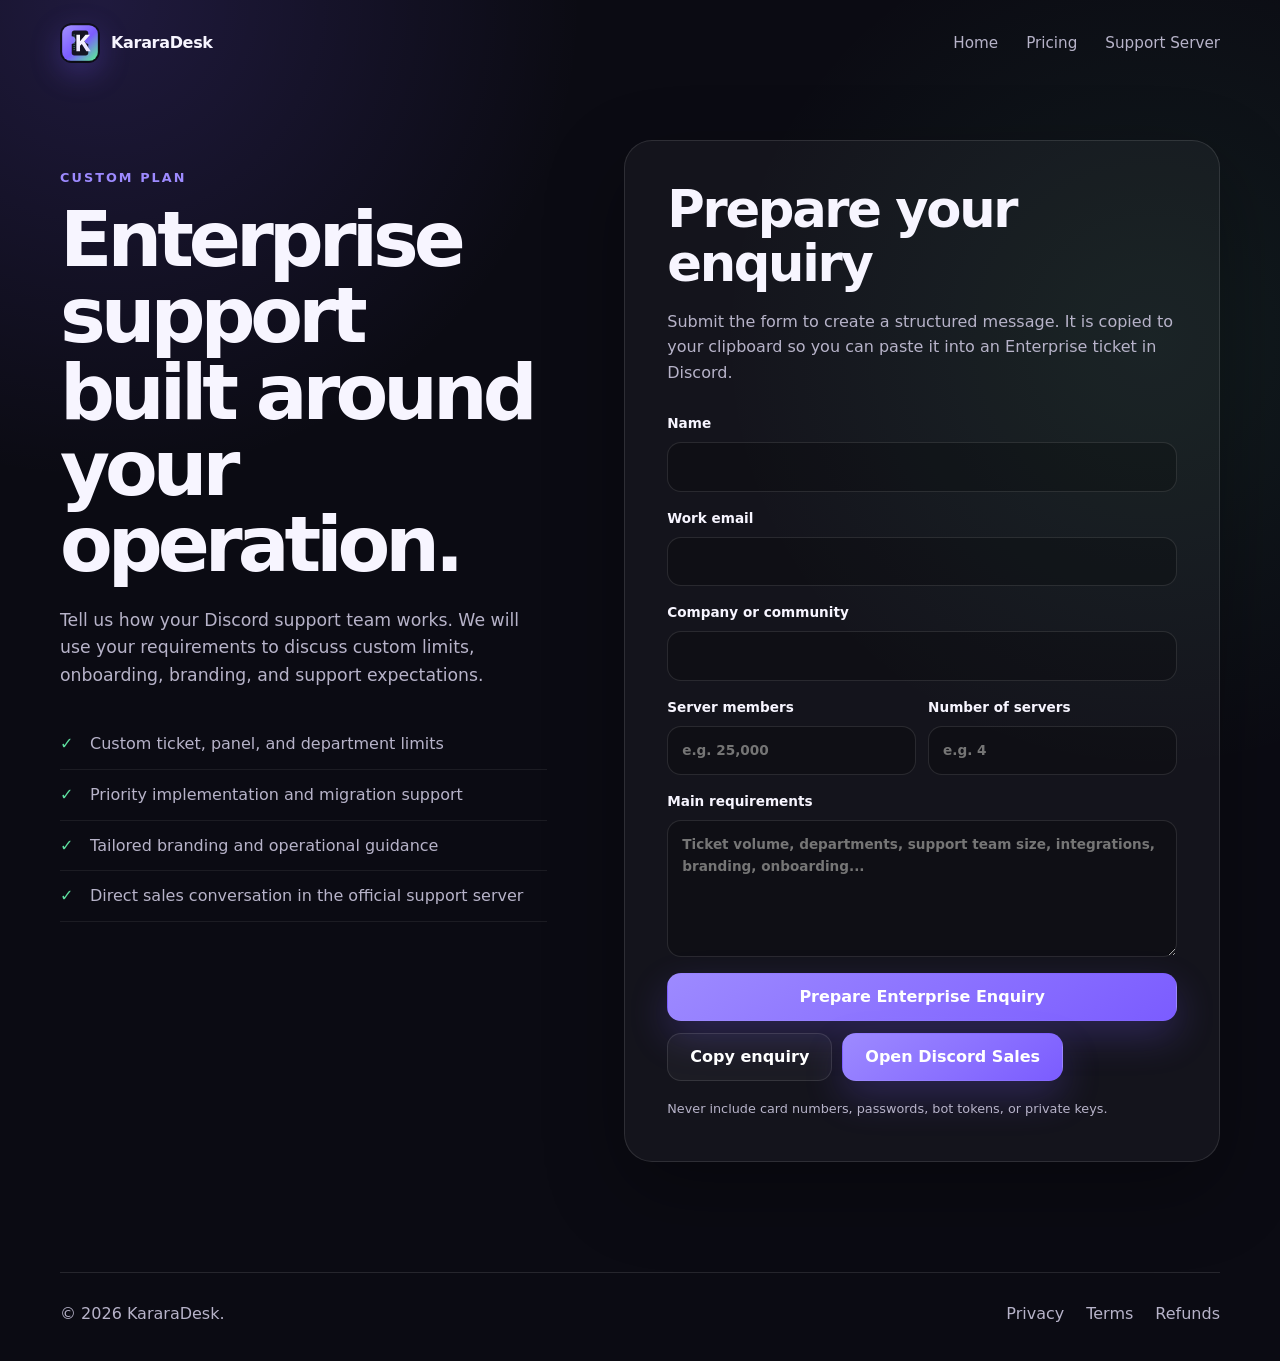
==== enterprise.html @ 92d00447 "feat: publish Discord support and Enterprise website" ====
<!doctype html>
<html lang="en">
<head>
  <meta charset="utf-8">
  <meta name="viewport" content="width=device-width, initial-scale=1">
  <meta name="description" content="Contact KararaDesk Enterprise sales for custom Discord ticket-management requirements.">
  <meta name="theme-color" content="#6d4aff">
  <title>Enterprise Sales — KararaDesk</title>
  <link rel="icon" href="assets/kararadesk-logo.svg" type="image/svg+xml">
  <link rel="stylesheet" href="styles.css">
  <script src="site-config.js"></script>
</head>
<body>
  <header class="site-header">
    <a class="brand" href="index.html"><img class="brand-logo" src="assets/kararadesk-logo.svg" alt="" width="40" height="40"><span>KararaDesk</span></a>
    <nav class="nav"><a href="index.html">Home</a><a href="index.html#pricing">Pricing</a><a class="js-support-server" href="support.html" target="_blank" rel="noreferrer">Support Server</a></nav>
  </header>

  <main class="legal-main enterprise-main">
    <div class="enterprise-layout">
      <section class="enterprise-copy">
        <p class="eyebrow">Custom plan</p>
        <h1>Enterprise support built around your operation.</h1>
        <p>Tell us how your Discord support team works. We will use your requirements to discuss custom limits, onboarding, branding, and support expectations.</p>
        <ul class="enterprise-points">
          <li>Custom ticket, panel, and department limits</li>
          <li>Priority implementation and migration support</li>
          <li>Tailored branding and operational guidance</li>
          <li>Direct sales conversation in the official support server</li>
        </ul>
      </section>

      <section class="enterprise-form-card">
        <h2>Prepare your enquiry</h2>
        <p>Submit the form to create a structured message. It is copied to your clipboard so you can paste it into an Enterprise ticket in Discord.</p>
        <form data-enterprise-form>
          <label>Name<input name="name" autocomplete="name" required></label>
          <label>Work email<input name="email" type="email" autocomplete="email" required></label>
          <label>Company or community<input name="organization" autocomplete="organization" required></label>
          <div class="form-row">
            <label>Server members<input name="members" inputmode="numeric" placeholder="e.g. 25,000"></label>
            <label>Number of servers<input name="servers" inputmode="numeric" placeholder="e.g. 4"></label>
          </div>
          <label>Main requirements<textarea name="requirements" rows="5" required placeholder="Ticket volume, departments, support team size, integrations, branding, onboarding..."></textarea></label>
          <button class="button button-full" type="submit">Prepare Enterprise Enquiry</button>
        </form>
        <textarea class="enterprise-output" data-enterprise-output hidden readonly aria-label="Prepared Enterprise enquiry"></textarea>
        <div class="enterprise-result-actions">
          <button class="button button-ghost" type="button" data-copy-enterprise hidden>Copy enquiry</button>
          <a class="button js-sales-contact" href="#" target="_blank" rel="noreferrer" data-enterprise-discord hidden>Open Discord Sales</a>
        </div>
        <p class="form-note">Never include card numbers, passwords, bot tokens, or private keys.</p>
      </section>
    </div>
  </main>

  <footer class="site-footer compact-footer">
    <p>© <span data-current-year></span> KararaDesk.</p>
    <div class="footer-links"><a href="privacy.html">Privacy</a><a href="terms.html">Terms</a><a href="refund.html">Refunds</a></div>
  </footer>
  <script src="site.js" defer></script>
</body>
</html>
---- styles.css ----
:root {
  --bg: #0b0b13;
  --surface: #141421;
  --surface-2: #1a1929;
  --text: #f7f5ff;
  --muted: #b7b3c9;
  --line: rgba(255, 255, 255, 0.11);
  --primary: #7b5cff;
  --primary-2: #9d8aff;
  --success: #5ee0a0;
  --shadow: 0 28px 80px rgba(0, 0, 0, 0.32);
  --radius: 24px;
}

* { box-sizing: border-box; }
html { scroll-behavior: smooth; }
body {
  margin: 0;
  color: var(--text);
  background:
    radial-gradient(circle at 8% 0%, rgba(123, 92, 255, 0.18), transparent 30rem),
    radial-gradient(circle at 90% 25%, rgba(94, 224, 160, 0.08), transparent 27rem),
    var(--bg);
  font-family: Inter, ui-sans-serif, system-ui, -apple-system, BlinkMacSystemFont, "Segoe UI", sans-serif;
  line-height: 1.6;
}
a { color: inherit; text-decoration: none; }
a:hover { color: #fff; }
button, a { -webkit-tap-highlight-color: transparent; }

.site-header,
.hero,
.section,
.cta-section,
.site-footer,
.legal-main {
  width: min(1160px, calc(100% - 40px));
  margin-inline: auto;
}

.site-header {
  min-height: 86px;
  display: flex;
  align-items: center;
  justify-content: space-between;
  gap: 24px;
  position: relative;
  z-index: 10;
}
.brand { display: inline-flex; align-items: center; gap: 11px; font-weight: 800; letter-spacing: -0.02em; }
.brand-mark {
  width: 36px;
  height: 36px;
  display: grid;
  place-items: center;
  border-radius: 12px;
  background: linear-gradient(145deg, var(--primary-2), var(--primary));
  box-shadow: 0 10px 30px rgba(123, 92, 255, 0.35);
}
.nav { display: flex; align-items: center; gap: 28px; color: var(--muted); font-size: 0.95rem; }

.button {
  display: inline-flex;
  align-items: center;
  justify-content: center;
  min-height: 48px;
  padding: 0 22px;
  border: 1px solid transparent;
  border-radius: 14px;
  background: linear-gradient(145deg, var(--primary-2), var(--primary));
  color: #fff;
  font: inherit;
  font-weight: 800;
  cursor: pointer;
  box-shadow: 0 16px 38px rgba(123, 92, 255, 0.24);
  transition: transform 160ms ease, border-color 160ms ease, opacity 160ms ease;
}
.button:hover { color: #fff; transform: translateY(-2px); }
.button:disabled { cursor: not-allowed; opacity: 0.58; transform: none; }
.button-small { min-height: 40px; padding-inline: 16px; border-radius: 12px; }
.button-full { width: 100%; }
.button-ghost { background: rgba(255,255,255,0.035); border-color: var(--line); box-shadow: none; }

.hero {
  min-height: 700px;
  display: grid;
  grid-template-columns: 1.08fr 0.92fr;
  align-items: center;
  gap: clamp(48px, 7vw, 104px);
  padding: 78px 0 112px;
}
.eyebrow {
  margin: 0 0 14px;
  color: var(--primary-2);
  font-size: 0.8rem;
  font-weight: 900;
  letter-spacing: 0.16em;
  text-transform: uppercase;
}
h1, h2, h3, p { margin-top: 0; }
h1 {
  max-width: 760px;
  margin-bottom: 24px;
  font-size: clamp(3rem, 6vw, 5.6rem);
  line-height: 0.99;
  letter-spacing: -0.065em;
}
h2 { margin-bottom: 18px; font-size: clamp(2rem, 4vw, 3.6rem); line-height: 1.05; letter-spacing: -0.045em; }
h3 { margin-bottom: 10px; font-size: 1.2rem; }
.hero-text { max-width: 660px; color: var(--muted); font-size: 1.14rem; }
.hero-actions { display: flex; flex-wrap: wrap; gap: 12px; margin-top: 32px; }
.trust-row { display: flex; flex-wrap: wrap; gap: 12px 22px; margin-top: 34px; color: var(--muted); font-size: 0.9rem; }
.trust-row span::before { content: "✓"; margin-right: 8px; color: var(--success); font-weight: 900; }

.product-card {
  position: relative;
  overflow: hidden;
  padding: 26px;
  border: 1px solid var(--line);
  border-radius: 30px;
  background: linear-gradient(160deg, rgba(255,255,255,0.08), rgba(255,255,255,0.025));
  box-shadow: var(--shadow);
}
.product-card::before {
  content: "";
  position: absolute;
  width: 260px;
  height: 260px;
  top: -150px;
  right: -100px;
  border-radius: 999px;
  background: rgba(123, 92, 255, 0.26);
  filter: blur(10px);
}
.product-card-head,
.ticket-message,
.ticket-meta,
.ticket-actions { position: relative; z-index: 1; }
.product-card-head { display: flex; align-items: center; justify-content: space-between; padding-bottom: 22px; border-bottom: 1px solid var(--line); }
.status-dot { display: inline-block; width: 9px; height: 9px; margin-right: 9px; border-radius: 50%; background: var(--success); box-shadow: 0 0 0 5px rgba(94, 224, 160, 0.11); }
.badge { padding: 5px 10px; border-radius: 999px; background: rgba(94, 224, 160, 0.13); color: var(--success); font-size: 0.78rem; font-weight: 800; }
.ticket-message { display: flex; gap: 14px; padding: 26px 0; }
.ticket-message p { margin: 3px 0 0; color: var(--muted); }
.avatar { flex: 0 0 auto; width: 44px; height: 44px; display: grid; place-items: center; border-radius: 15px; background: var(--primary); font-size: 0.78rem; font-weight: 900; }
.ticket-meta { display: grid; grid-template-columns: 1fr 1fr; gap: 12px; }
.ticket-meta div { padding: 16px; border-radius: 16px; background: rgba(0,0,0,0.18); }
.ticket-meta span { display: block; color: var(--muted); font-size: 0.75rem; }
.ticket-actions { display: grid; grid-template-columns: repeat(3, 1fr); gap: 9px; margin-top: 18px; }
.ticket-actions span { padding: 11px 8px; text-align: center; border: 1px solid var(--line); border-radius: 12px; font-size: 0.83rem; font-weight: 700; }

.section { padding: 108px 0; }
.section-heading { max-width: 760px; margin-bottom: 44px; }
.section-heading > p:last-child { color: var(--muted); }
.feature-grid { display: grid; grid-template-columns: repeat(3, 1fr); gap: 16px; }
.feature-card,
.price-card,
.faq-list details,
.legal-card {
  border: 1px solid var(--line);
  background: rgba(255,255,255,0.035);
  backdrop-filter: blur(14px);
}
.feature-card { min-height: 245px; padding: 28px; border-radius: var(--radius); }
.feature-card p { color: var(--muted); }
.feature-icon { display: inline-grid; place-items: center; width: 44px; height: 44px; margin-bottom: 28px; border-radius: 14px; background: rgba(123,92,255,0.14); color: var(--primary-2); font-weight: 900; }

.pricing-section { padding-top: 122px; }
.pricing-grid { display: grid; grid-template-columns: repeat(4, 1fr); align-items: stretch; gap: 14px; }
.price-card { position: relative; padding: 28px 24px; border-radius: var(--radius); }
.featured-price { border-color: rgba(157,138,255,0.72); box-shadow: 0 24px 70px rgba(123,92,255,0.16); }
.popular-label { position: absolute; top: 16px; right: 16px; padding: 5px 9px; border-radius: 999px; background: var(--primary); font-size: 0.68rem; font-weight: 900; text-transform: uppercase; letter-spacing: 0.06em; }
.plan-name { margin-bottom: 10px; font-weight: 900; }
.price { margin: 0 0 8px; font-size: 2.45rem; font-weight: 900; letter-spacing: -0.04em; }
.price > span { margin-right: 2px; font-size: 1rem; color: var(--muted); vertical-align: top; }
.price small { margin-left: 4px; color: var(--muted); font-size: 0.8rem; font-weight: 600; letter-spacing: normal; }
.custom-price { font-size: 2rem; }
.plan-description { min-height: 52px; color: var(--muted); font-size: 0.9rem; }
.price-card ul { list-style: none; padding: 0; margin: 24px 0 0; }
.price-card li { position: relative; padding: 9px 0 9px 25px; color: var(--muted); border-bottom: 1px solid rgba(255,255,255,0.06); font-size: 0.9rem; }
.price-card li::before { content: "✓"; position: absolute; left: 0; color: var(--success); font-weight: 900; }
.enterprise-card { grid-column: auto; }

.faq-list { display: grid; gap: 12px; }
.faq-list details { padding: 22px 24px; border-radius: 18px; }
.faq-list summary { cursor: pointer; font-weight: 800; }
.faq-list details p { margin: 16px 0 0; color: var(--muted); }
.faq-list a, .legal-card a { color: var(--primary-2); text-decoration: underline; text-underline-offset: 3px; }

.cta-section {
  display: flex;
  align-items: center;
  justify-content: space-between;
  gap: 24px;
  margin-top: 40px;
  margin-bottom: 90px;
  padding: 42px;
  border: 1px solid rgba(157,138,255,0.32);
  border-radius: 30px;
  background: linear-gradient(130deg, rgba(123,92,255,0.18), rgba(255,255,255,0.035));
}
.cta-section h2 { margin-bottom: 0; font-size: clamp(1.8rem, 4vw, 3rem); }

.site-footer { display: grid; grid-template-columns: 1fr auto; gap: 28px; padding: 46px 0; border-top: 1px solid var(--line); color: var(--muted); }
.site-footer .brand { color: var(--text); }
.site-footer > div:first-child p { max-width: 500px; margin: 16px 0 0; }
.footer-links { display: flex; flex-wrap: wrap; align-content: flex-start; justify-content: flex-end; gap: 14px 22px; }
.copyright { grid-column: 1 / -1; margin: 4px 0 0; font-size: 0.82rem; }

.legal-main { padding: 70px 0 110px; }
.legal-intro { max-width: 820px; margin-bottom: 36px; }
.legal-intro p { color: var(--muted); }
.legal-card { max-width: 900px; padding: clamp(24px, 5vw, 52px); border-radius: 28px; }
.legal-card h2 { margin-top: 44px; font-size: 1.55rem; letter-spacing: -0.02em; }
.legal-card h2:first-child { margin-top: 0; }
.legal-card p, .legal-card li { color: var(--muted); }
.legal-card strong { color: var(--text); }
.legal-card ul { padding-left: 22px; }

@media (max-width: 980px) {
  .hero { grid-template-columns: 1fr; min-height: auto; padding-top: 54px; }
  .product-card { max-width: 660px; }
  .feature-grid { grid-template-columns: repeat(2, 1fr); }
  .pricing-grid { grid-template-columns: repeat(2, 1fr); }
}

@media (max-width: 720px) {
  .site-header { min-height: 72px; }
  .nav > a:not(.button) { display: none; }
  .hero, .section { padding-top: 72px; padding-bottom: 72px; }
  h1 { font-size: clamp(2.8rem, 15vw, 4.4rem); }
  .feature-grid, .pricing-grid { grid-template-columns: 1fr; }
  .cta-section { align-items: flex-start; flex-direction: column; padding: 28px; }
  .site-footer { grid-template-columns: 1fr; }
  .footer-links { justify-content: flex-start; }
  .ticket-meta { grid-template-columns: 1fr; }
}

@media (prefers-reduced-motion: reduce) {
  html { scroll-behavior: auto; }
  *, *::before, *::after { transition: none !important; }
}

.pricing-note {
  max-width: 760px;
  margin: 28px auto 0;
  text-align: center;
  color: var(--muted);
  line-height: 1.7;
}

.pricing-note strong {
  color: var(--text);
}

/* KararaDesk identity and conversion updates */
.brand-logo {
  width: 40px;
  height: 40px;
  flex: 0 0 auto;
  border-radius: 12px;
  box-shadow: 0 10px 30px rgba(123, 92, 255, 0.28);
}

.app-identity {
  display: inline-flex;
  align-items: center;
  gap: 15px;
  margin-bottom: 24px;
  padding: 10px 16px 10px 10px;
  border: 1px solid var(--line);
  border-radius: 22px;
  background: rgba(255,255,255,0.045);
}
.app-identity img { width: 58px; height: 58px; border-radius: 18px; }
.app-identity strong { display: block; font-size: 1.05rem; }
.verified-label { display: block; margin-bottom: 1px; color: var(--success); font-size: 0.73rem; font-weight: 900; letter-spacing: .08em; text-transform: uppercase; }
.verified-label::before { content: "✓"; margin-right: 6px; }

.text-link {
  min-height: 48px;
  display: inline-flex;
  align-items: center;
  padding-inline: 8px;
  color: var(--muted);
  font-weight: 800;
}
.text-link:hover { color: var(--text); }
.nav-support { color: var(--primary-2); font-weight: 800; }

.support-banner {
  width: min(1160px, calc(100% - 40px));
  margin: -36px auto 38px;
  display: grid;
  grid-template-columns: auto 1fr auto;
  align-items: center;
  gap: 18px;
  padding: 18px 20px;
  border: 1px solid rgba(157,138,255,.35);
  border-radius: 22px;
  background: linear-gradient(120deg, rgba(123,92,255,.14), rgba(255,255,255,.035));
}
.support-banner-icon {
  width: 46px;
  height: 46px;
  display: grid;
  place-items: center;
  border-radius: 15px;
  background: rgba(123,92,255,.18);
  color: var(--primary-2);
  font-size: 1.2rem;
  font-weight: 900;
}
.support-banner p { margin: 2px 0 0; color: var(--muted); font-size: .9rem; }

.cta-actions { display: flex; flex-wrap: wrap; justify-content: flex-end; gap: 10px; }

.support-main { padding-top: 54px; }
.support-hero-card {
  max-width: 850px;
  margin: 0 auto 28px;
  padding: clamp(34px, 7vw, 72px);
  text-align: center;
  border: 1px solid rgba(157,138,255,.38);
  border-radius: 34px;
  background: linear-gradient(145deg, rgba(123,92,255,.17), rgba(255,255,255,.035));
  box-shadow: var(--shadow);
}
.support-hero-card h1 { max-width: none; margin-bottom: 18px; font-size: clamp(2.6rem, 7vw, 5rem); }
.support-hero-card > p:not(.eyebrow):not(.invite-status) { max-width: 650px; margin-inline: auto; color: var(--muted); font-size: 1.08rem; }
.support-logo { width: 112px; height: 112px; margin-bottom: 26px; border-radius: 32px; box-shadow: 0 28px 70px rgba(123,92,255,.28); }
.center-actions { justify-content: center; }
.invite-status { max-width: 620px; margin: 24px auto 0; color: #f3c67a; font-size: .84rem; }
.invite-status.is-ready { color: var(--success); }
.support-benefits { max-width: 950px; margin: 24px auto 0; display: grid; grid-template-columns: repeat(3, 1fr); gap: 14px; }
.support-benefits article { padding: 26px; border: 1px solid var(--line); border-radius: 22px; background: rgba(255,255,255,.035); }
.support-benefits span { color: var(--primary-2); font-weight: 900; }
.support-benefits h2 { margin: 18px 0 10px; font-size: 1.2rem; letter-spacing: -.02em; }
.support-benefits p { margin: 0; color: var(--muted); font-size: .92rem; }

.enterprise-main { padding-top: 54px; }
.enterprise-layout { display: grid; grid-template-columns: .9fr 1.1fr; align-items: start; gap: clamp(28px, 6vw, 80px); }
.enterprise-copy { position: sticky; top: 26px; padding-top: 28px; }
.enterprise-copy h1 { font-size: clamp(2.7rem, 6vw, 5rem); }
.enterprise-copy > p:not(.eyebrow) { color: var(--muted); font-size: 1.08rem; }
.enterprise-points { list-style: none; padding: 0; margin: 30px 0 0; }
.enterprise-points li { position: relative; padding: 12px 0 12px 30px; color: var(--muted); border-bottom: 1px solid rgba(255,255,255,.07); }
.enterprise-points li::before { content: "✓"; position: absolute; left: 0; color: var(--success); font-weight: 900; }
.enterprise-form-card { padding: clamp(24px, 5vw, 42px); border: 1px solid var(--line); border-radius: 28px; background: rgba(255,255,255,.04); box-shadow: var(--shadow); }
.enterprise-form-card > p { color: var(--muted); }
.enterprise-form-card form { display: grid; gap: 16px; margin-top: 28px; }
.enterprise-form-card label { display: grid; gap: 7px; color: var(--text); font-size: .85rem; font-weight: 800; }
.enterprise-form-card input,
.enterprise-form-card textarea,
.enterprise-output {
  width: 100%;
  border: 1px solid var(--line);
  border-radius: 14px;
  background: rgba(0,0,0,.22);
  color: var(--text);
  font: inherit;
  padding: 13px 14px;
  outline: none;
}
.enterprise-form-card input:focus,
.enterprise-form-card textarea:focus { border-color: var(--primary-2); box-shadow: 0 0 0 3px rgba(123,92,255,.12); }
.form-row { display: grid; grid-template-columns: 1fr 1fr; gap: 12px; }
.enterprise-output { min-height: 220px; margin-top: 18px; resize: vertical; }
.enterprise-result-actions { display: flex; flex-wrap: wrap; gap: 10px; margin-top: 12px; }
.form-note { margin: 18px 0 0; color: var(--muted); font-size: .8rem; }

.compact-footer { align-items: center; padding-top: 28px; padding-bottom: 34px; }
.compact-footer > p { margin: 0; }

@media (max-width: 980px) {
  .enterprise-layout { grid-template-columns: 1fr; }
  .enterprise-copy { position: static; }
  .support-benefits { grid-template-columns: 1fr; }
  .nav-support { display: none; }
}

@media (max-width: 720px) {
  .support-banner { grid-template-columns: auto 1fr; margin-top: -18px; }
  .support-banner .button { grid-column: 1 / -1; width: 100%; }
  .cta-actions { justify-content: flex-start; }
  .cta-actions .button { width: 100%; }
  .form-row { grid-template-columns: 1fr; }
  .app-identity { margin-bottom: 20px; }
  .app-identity img { width: 50px; height: 50px; }
}
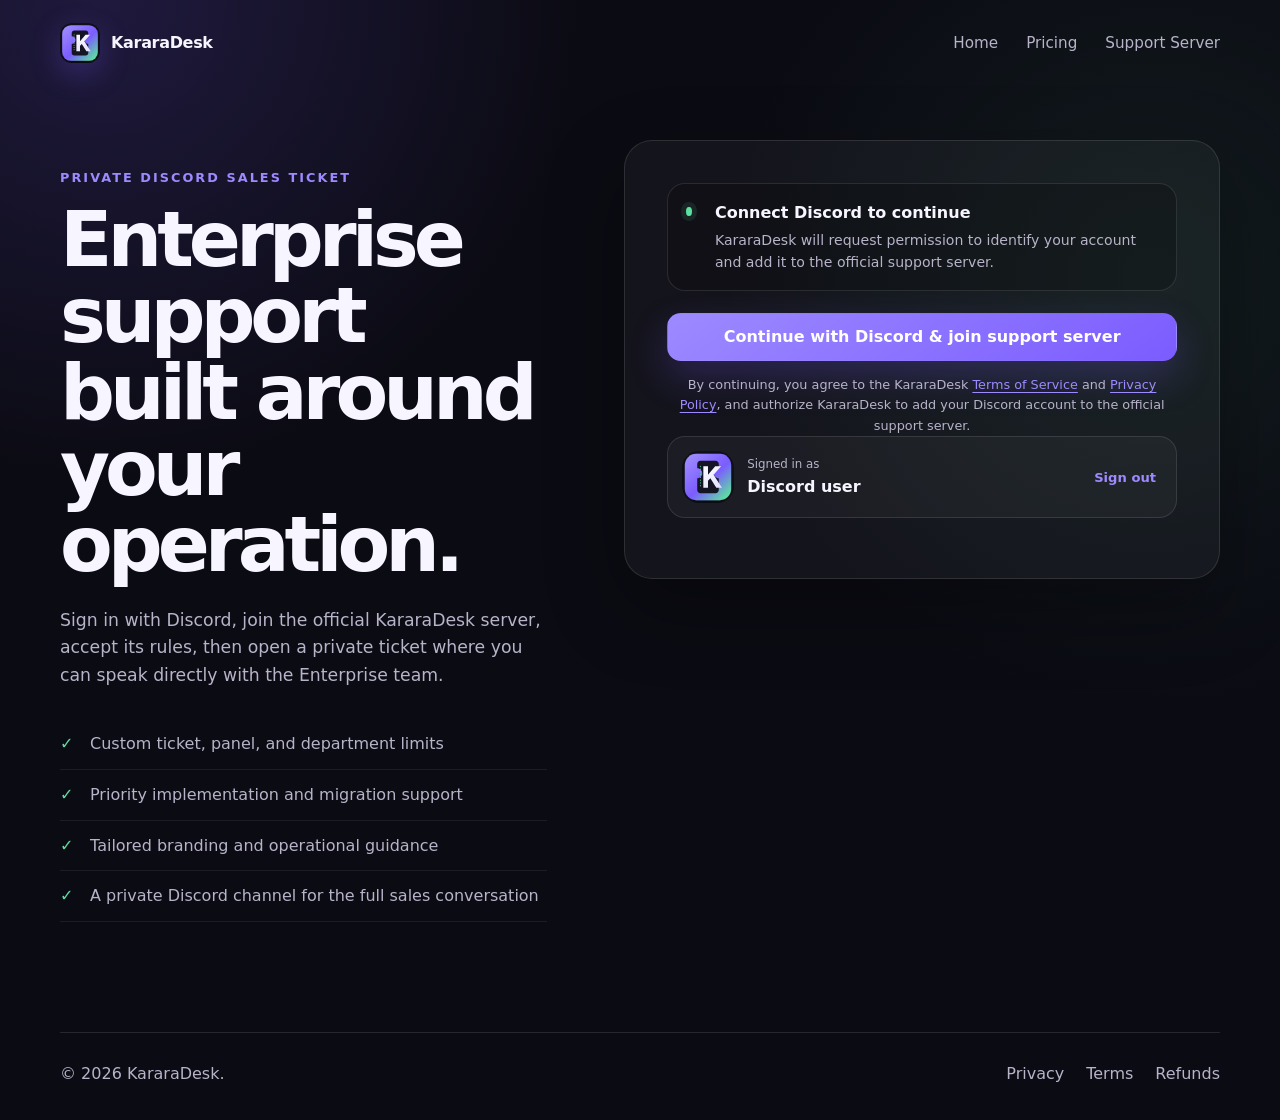
==== commit afd251d9: "feat: publish Discord support and Enterprise website" ====
--- a/enterprise.html
+++ b/enterprise.html
@@ -3,7 +3,7 @@
 <head>
   <meta charset="utf-8">
   <meta name="viewport" content="width=device-width, initial-scale=1">
-  <meta name="description" content="Contact KararaDesk Enterprise sales for custom Discord ticket-management requirements.">
+  <meta name="description" content="Open a private KararaDesk Enterprise sales ticket after signing in with Discord and accepting the support-server rules.">
   <meta name="theme-color" content="#6d4aff">
   <title>Enterprise Sales — KararaDesk</title>
   <link rel="icon" href="assets/kararadesk-logo.svg" type="image/svg+xml">
@@ -19,37 +19,77 @@
   <main class="legal-main enterprise-main">
     <div class="enterprise-layout">
       <section class="enterprise-copy">
-        <p class="eyebrow">Custom plan</p>
+        <p class="eyebrow">Private Discord sales ticket</p>
         <h1>Enterprise support built around your operation.</h1>
-        <p>Tell us how your Discord support team works. We will use your requirements to discuss custom limits, onboarding, branding, and support expectations.</p>
+        <p>Sign in with Discord, join the official KararaDesk server, accept its rules, then open a private ticket where you can speak directly with the Enterprise team.</p>
         <ul class="enterprise-points">
           <li>Custom ticket, panel, and department limits</li>
           <li>Priority implementation and migration support</li>
           <li>Tailored branding and operational guidance</li>
-          <li>Direct sales conversation in the official support server</li>
+          <li>A private Discord channel for the full sales conversation</li>
         </ul>
       </section>
 
-      <section class="enterprise-form-card">
-        <h2>Prepare your enquiry</h2>
-        <p>Submit the form to create a structured message. It is copied to your clipboard so you can paste it into an Enterprise ticket in Discord.</p>
-        <form data-enterprise-form>
-          <label>Name<input name="name" autocomplete="name" required></label>
-          <label>Work email<input name="email" type="email" autocomplete="email" required></label>
-          <label>Company or community<input name="organization" autocomplete="organization" required></label>
-          <div class="form-row">
-            <label>Server members<input name="members" inputmode="numeric" placeholder="e.g. 25,000"></label>
-            <label>Number of servers<input name="servers" inputmode="numeric" placeholder="e.g. 4"></label>
+      <section class="enterprise-form-card" data-enterprise-portal>
+        <div class="enterprise-status" data-enterprise-status aria-live="polite">
+          <span class="status-dot"></span>
+          <div>
+            <strong data-enterprise-status-title>Connect Discord to continue</strong>
+            <p data-enterprise-status-message>KararaDesk will request permission to identify your account and add it to the official support server.</p>
           </div>
-          <label>Main requirements<textarea name="requirements" rows="5" required placeholder="Ticket volume, departments, support team size, integrations, branding, onboarding..."></textarea></label>
-          <button class="button button-full" type="submit">Prepare Enterprise Enquiry</button>
-        </form>
-        <textarea class="enterprise-output" data-enterprise-output hidden readonly aria-label="Prepared Enterprise enquiry"></textarea>
-        <div class="enterprise-result-actions">
-          <button class="button button-ghost" type="button" data-copy-enterprise hidden>Copy enquiry</button>
-          <a class="button js-sales-contact" href="#" target="_blank" rel="noreferrer" data-enterprise-discord hidden>Open Discord Sales</a>
         </div>
-        <p class="form-note">Never include card numbers, passwords, bot tokens, or private keys.</p>
+
+        <div class="enterprise-auth-actions" data-enterprise-auth-actions>
+          <a class="button button-full" href="#" data-enterprise-login>Continue with Discord &amp; join support server</a>
+          <p class="consent-copy">By continuing, you agree to the KararaDesk <a href="terms.html" target="_blank" rel="noreferrer">Terms of Service</a> and <a href="privacy.html" target="_blank" rel="noreferrer">Privacy Policy</a>, and authorize KararaDesk to add your Discord account to the official support server.</p>
+        </div>
+
+        <div class="discord-account-card" data-enterprise-user hidden>
+          <img data-enterprise-avatar src="assets/kararadesk-logo.svg" alt="Discord account avatar" width="52" height="52">
+          <div>
+            <span>Signed in as</span>
+            <strong data-enterprise-username>Discord user</strong>
+          </div>
+          <button class="text-button" type="button" data-enterprise-logout>Sign out</button>
+        </div>
+
+        <div class="screening-card" data-enterprise-screening hidden>
+          <h2>Accept the server rules</h2>
+          <p>Discord requires you to complete Membership Screening before the private ticket can be created. Open the server, accept the rules, then keep this page open. Status is checked automatically.</p>
+          <a class="button button-full js-support-server" href="support.html" target="_blank" rel="noreferrer">Open server &amp; accept rules</a>
+          <span class="checking-label" data-enterprise-checking>Checking membership status…</span>
+        </div>
+
+        <div class="ticket-opened-card" data-enterprise-opened hidden>
+          <span class="opened-check">✓</span>
+          <p class="eyebrow">OPENED TICKET</p>
+          <h2 data-enterprise-ticket-number>Your Enterprise ticket is ready.</h2>
+          <p>Your private channel is available inside the KararaDesk support server.</p>
+          <a class="button button-full" href="#" data-enterprise-ticket-link target="_blank" rel="noreferrer">Open ticket in Discord</a>
+        </div>
+
+        <div data-enterprise-form-shell hidden>
+          <h2>Open your Enterprise ticket</h2>
+          <p>Complete the details below. After creation, you will be sent directly to your private Discord ticket.</p>
+          <form data-enterprise-form novalidate>
+            <label>Name<input name="name" autocomplete="name" minlength="2" maxlength="100" required></label>
+            <label>Work email<input name="email" type="email" autocomplete="email" maxlength="254" required></label>
+            <label>Company or community<input name="organization" autocomplete="organization" minlength="2" maxlength="120" required></label>
+            <div class="form-row">
+              <label>Server members<input name="members" inputmode="numeric" min="1" max="1000000000" placeholder="e.g. 25,000" required></label>
+              <label>Number of servers<input name="servers" inputmode="numeric" min="1" max="100000" placeholder="e.g. 4" required></label>
+            </div>
+            <label>Main requirements<textarea name="requirements" rows="6" minlength="20" maxlength="2000" required placeholder="Ticket volume, departments, support team size, integrations, branding, onboarding..."></textarea></label>
+            <label class="honeypot-field" aria-hidden="true">Website<input name="website" tabindex="-1" autocomplete="off"></label>
+            <label class="legal-consent-row">
+              <input name="legalConsent" type="checkbox" required>
+              <span>I accept the current <a href="terms.html" target="_blank" rel="noreferrer">Terms of Service</a> and <a href="privacy.html" target="_blank" rel="noreferrer">Privacy Policy</a>.</span>
+            </label>
+            <button class="button button-full" type="submit" data-enterprise-submit>Open Enterprise Ticket</button>
+          </form>
+          <p class="form-error" data-enterprise-error role="alert" hidden></p>
+          <p class="form-note">Never include card numbers, passwords, bot tokens, webhook URLs, or private keys.</p>
+        </div>
       </section>
     </div>
   </main>
--- a/styles.css
+++ b/styles.css
@@ -387,3 +387,91 @@
   .app-identity { margin-bottom: 20px; }
   .app-identity img { width: 50px; height: 50px; }
 }
+
+/* Enterprise Discord OAuth and private-ticket workflow */
+.enterprise-status {
+  display: flex;
+  align-items: flex-start;
+  gap: 14px;
+  margin-bottom: 22px;
+  padding: 16px 18px;
+  border: 1px solid var(--line);
+  border-radius: 18px;
+  background: rgba(0,0,0,.2);
+}
+.enterprise-status .status-dot { margin-top: 7px; }
+.enterprise-status strong { display: block; }
+.enterprise-status p { margin: 3px 0 0; color: var(--muted); font-size: .88rem; }
+.enterprise-status[data-state="warning"] { border-color: rgba(243,198,122,.38); }
+.enterprise-status[data-state="warning"] .status-dot { background: #f3c67a; box-shadow: 0 0 0 5px rgba(243,198,122,.11); }
+.enterprise-status[data-state="error"] { border-color: rgba(255,112,112,.38); }
+.enterprise-status[data-state="error"] .status-dot { background: #ff7070; box-shadow: 0 0 0 5px rgba(255,112,112,.11); }
+.enterprise-status[data-state="loading"] .status-dot { animation: enterprisePulse 1.1s ease-in-out infinite; }
+@keyframes enterprisePulse { 50% { opacity: .35; transform: scale(.82); } }
+
+.enterprise-auth-actions { display: grid; gap: 14px; }
+.consent-copy { margin: 0; color: var(--muted); font-size: .8rem; text-align: center; }
+.consent-copy a,
+.legal-consent-row a { color: var(--primary-2); text-decoration: underline; text-underline-offset: 3px; }
+
+.discord-account-card {
+  display: grid;
+  grid-template-columns: auto 1fr auto;
+  align-items: center;
+  gap: 13px;
+  margin-bottom: 18px;
+  padding: 14px;
+  border: 1px solid var(--line);
+  border-radius: 18px;
+  background: rgba(255,255,255,.035);
+}
+.discord-account-card img { width: 52px; height: 52px; border-radius: 17px; object-fit: cover; }
+.discord-account-card span { display: block; color: var(--muted); font-size: .74rem; }
+.discord-account-card strong { display: block; overflow-wrap: anywhere; }
+.text-button { border: 0; background: none; color: var(--primary-2); font: inherit; font-size: .82rem; font-weight: 800; cursor: pointer; }
+
+.screening-card,
+.ticket-opened-card {
+  padding: 24px;
+  border: 1px solid rgba(157,138,255,.35);
+  border-radius: 22px;
+  background: linear-gradient(145deg, rgba(123,92,255,.12), rgba(255,255,255,.025));
+}
+.screening-card h2,
+.ticket-opened-card h2 { font-size: 1.55rem; letter-spacing: -.02em; }
+.screening-card p,
+.ticket-opened-card p { color: var(--muted); }
+.checking-label { display: block; margin-top: 13px; color: #f3c67a; font-size: .8rem; text-align: center; }
+.ticket-opened-card { text-align: center; }
+.opened-check {
+  width: 62px;
+  height: 62px;
+  display: grid;
+  place-items: center;
+  margin: 0 auto 16px;
+  border-radius: 50%;
+  background: rgba(94,224,160,.14);
+  color: var(--success);
+  font-size: 1.8rem;
+  font-weight: 900;
+}
+
+.legal-consent-row {
+  grid-template-columns: auto 1fr !important;
+  align-items: start;
+  gap: 10px !important;
+  padding: 13px 14px;
+  border: 1px solid var(--line);
+  border-radius: 14px;
+  background: rgba(0,0,0,.16);
+  font-weight: 600 !important;
+  line-height: 1.45;
+}
+.legal-consent-row input { width: 18px; height: 18px; margin-top: 2px; accent-color: var(--primary); }
+.honeypot-field { position: absolute !important; left: -10000px !important; width: 1px !important; height: 1px !important; overflow: hidden !important; }
+.form-error { margin: 16px 0 0; padding: 12px 14px; border: 1px solid rgba(255,112,112,.35); border-radius: 13px; background: rgba(255,112,112,.08); color: #ffb0b0 !important; font-size: .85rem; }
+
+@media (max-width: 560px) {
+  .discord-account-card { grid-template-columns: auto 1fr; }
+  .discord-account-card .text-button { grid-column: 1 / -1; justify-self: start; padding: 0; }
+}
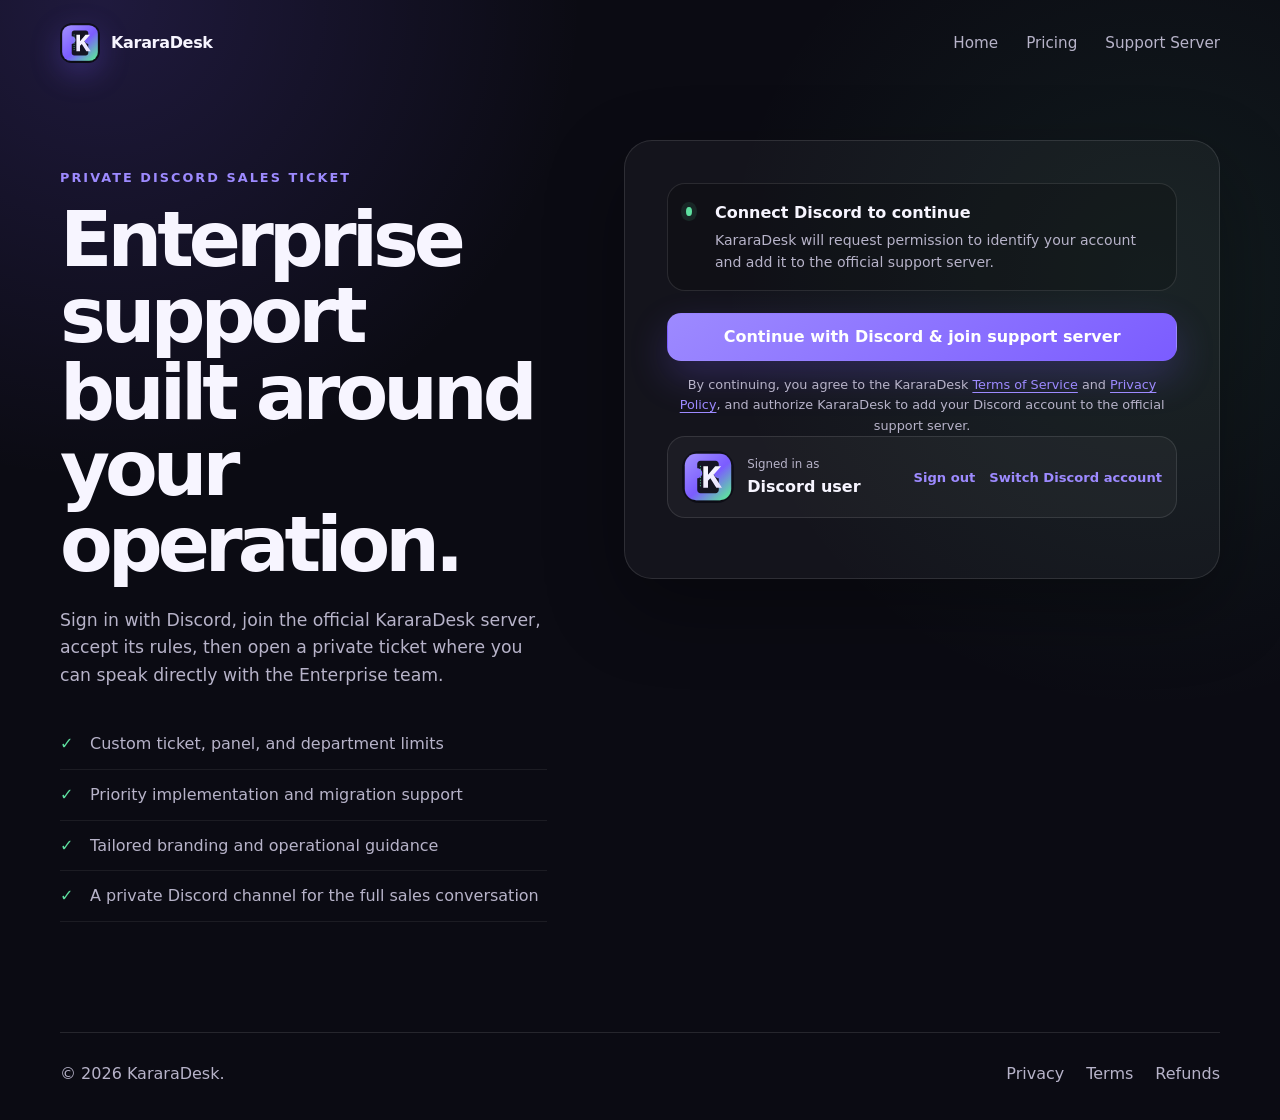
==== commit 08512f4f: "feat: publish Discord support and Enterprise website" ====
--- a/enterprise.html
+++ b/enterprise.html
@@ -50,7 +50,10 @@
             <span>Signed in as</span>
             <strong data-enterprise-username>Discord user</strong>
           </div>
-          <button class="text-button" type="button" data-enterprise-logout>Sign out</button>
+          <div class="discord-account-actions">
+            <button class="text-button" type="button" data-enterprise-logout>Sign out</button>
+            <button class="text-button" type="button" data-enterprise-switch-account>Switch Discord account</button>
+          </div>
         </div>
 
         <div class="screening-card" data-enterprise-screening hidden>
--- a/styles.css
+++ b/styles.css
@@ -428,7 +428,10 @@
 .discord-account-card img { width: 52px; height: 52px; border-radius: 17px; object-fit: cover; }
 .discord-account-card span { display: block; color: var(--muted); font-size: .74rem; }
 .discord-account-card strong { display: block; overflow-wrap: anywhere; }
-.text-button { border: 0; background: none; color: var(--primary-2); font: inherit; font-size: .82rem; font-weight: 800; cursor: pointer; }
+.discord-account-actions { display: flex; flex-wrap: wrap; justify-content: flex-end; gap: 8px 14px; }
+.text-button { border: 0; background: none; color: var(--primary-2); font: inherit; font-size: .82rem; font-weight: 800; cursor: pointer; padding: 4px 0; }
+.text-button:hover { text-decoration: underline; }
+.text-button:disabled { cursor: wait; opacity: .55; text-decoration: none; }
 
 .screening-card,
 .ticket-opened-card {
@@ -473,5 +476,5 @@
 
 @media (max-width: 560px) {
   .discord-account-card { grid-template-columns: auto 1fr; }
-  .discord-account-card .text-button { grid-column: 1 / -1; justify-self: start; padding: 0; }
-}
+  .discord-account-card .discord-account-actions { grid-column: 1 / -1; justify-content: flex-start; }
+}
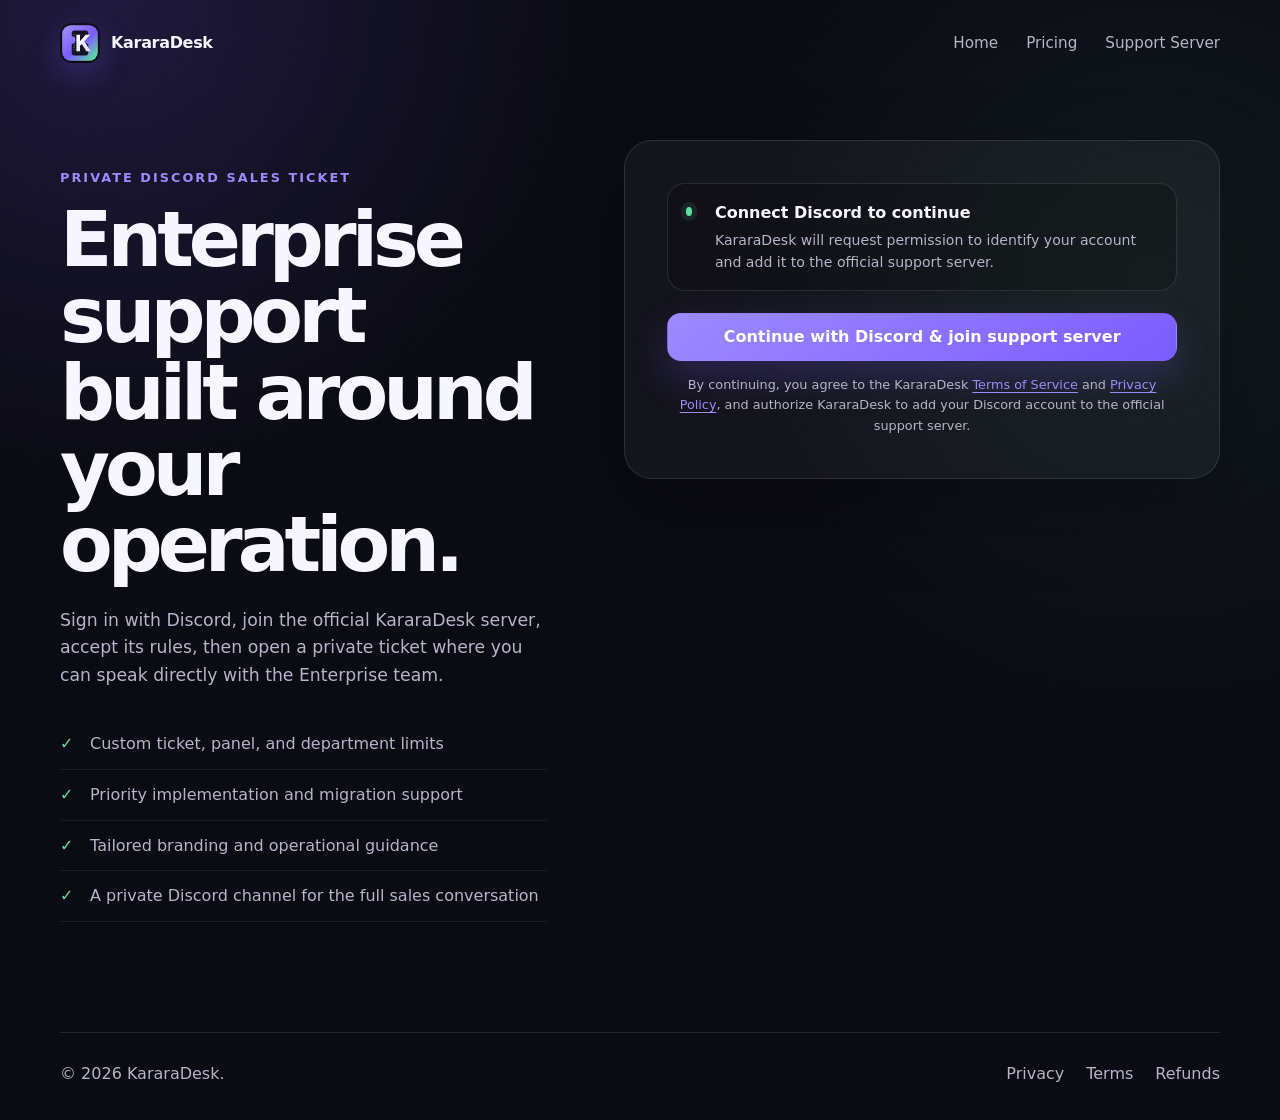
==== commit ec473db7: "feat: publish Discord support and Enterprise website" ====
--- a/enterprise.html
+++ b/enterprise.html
@@ -7,8 +7,8 @@
   <meta name="theme-color" content="#6d4aff">
   <title>Enterprise Sales — KararaDesk</title>
   <link rel="icon" href="assets/kararadesk-logo.svg" type="image/svg+xml">
-  <link rel="stylesheet" href="styles.css">
-  <script src="site-config.js"></script>
+  <link rel="stylesheet" href="styles.css?v=1.5.2">
+  <script src="site-config.js?v=1.5.2"></script>
 </head>
 <body>
   <header class="site-header">
@@ -101,6 +101,6 @@
     <p>© <span data-current-year></span> KararaDesk.</p>
     <div class="footer-links"><a href="privacy.html">Privacy</a><a href="terms.html">Terms</a><a href="refund.html">Refunds</a></div>
   </footer>
-  <script src="site.js" defer></script>
+  <script src="site.js?v=1.5.2" defer></script>
 </body>
 </html>
--- a/styles.css
+++ b/styles.css
@@ -13,6 +13,7 @@
 }
 
 * { box-sizing: border-box; }
+[hidden] { display: none !important; }
 html { scroll-behavior: smooth; }
 body {
   margin: 0;
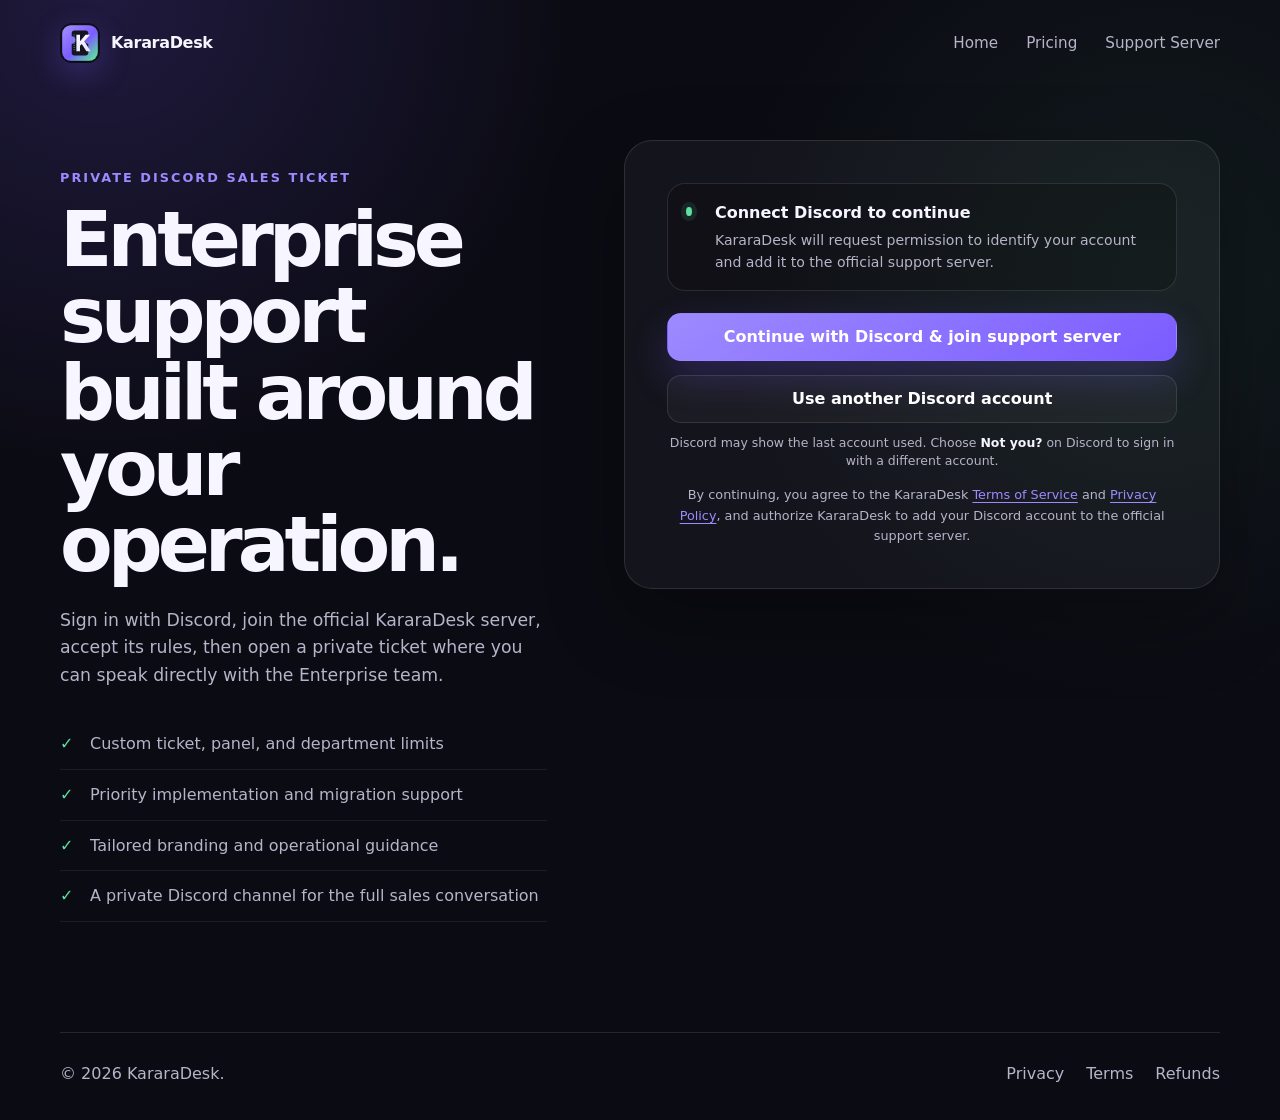
==== commit 6c6c9c52: "feat: publish Discord support and Enterprise website" ====
--- a/enterprise.html
+++ b/enterprise.html
@@ -7,8 +7,8 @@
   <meta name="theme-color" content="#6d4aff">
   <title>Enterprise Sales — KararaDesk</title>
   <link rel="icon" href="assets/kararadesk-logo.svg" type="image/svg+xml">
-  <link rel="stylesheet" href="styles.css?v=1.5.2">
-  <script src="site-config.js?v=1.5.2"></script>
+  <link rel="stylesheet" href="styles.css?v=1.5.3">
+  <script src="site-config.js?v=1.5.3"></script>
 </head>
 <body>
   <header class="site-header">
@@ -41,6 +41,8 @@
 
         <div class="enterprise-auth-actions" data-enterprise-auth-actions>
           <a class="button button-full" href="#" data-enterprise-login>Continue with Discord &amp; join support server</a>
+          <a class="button button-full button-ghost account-switch-button" href="#" data-enterprise-login-other>Use another Discord account</a>
+          <p class="account-switch-help">Discord may show the last account used. Choose <strong>Not you?</strong> on Discord to sign in with a different account.</p>
           <p class="consent-copy">By continuing, you agree to the KararaDesk <a href="terms.html" target="_blank" rel="noreferrer">Terms of Service</a> and <a href="privacy.html" target="_blank" rel="noreferrer">Privacy Policy</a>, and authorize KararaDesk to add your Discord account to the official support server.</p>
         </div>
 
@@ -101,6 +103,6 @@
     <p>© <span data-current-year></span> KararaDesk.</p>
     <div class="footer-links"><a href="privacy.html">Privacy</a><a href="terms.html">Terms</a><a href="refund.html">Refunds</a></div>
   </footer>
-  <script src="site.js?v=1.5.2" defer></script>
+  <script src="site.js?v=1.5.3" defer></script>
 </body>
 </html>
--- a/styles.css
+++ b/styles.css
@@ -479,3 +479,19 @@
   .discord-account-card { grid-template-columns: auto 1fr; }
   .discord-account-card .discord-account-actions { grid-column: 1 / -1; justify-content: flex-start; }
 }
+
+
+/* v1.5.3: explicit logged-out account switching */
+.account-switch-button {
+  box-shadow: none;
+}
+.account-switch-help {
+  margin: -3px 0 0;
+  color: var(--muted);
+  font-size: .78rem;
+  line-height: 1.5;
+  text-align: center;
+}
+.account-switch-help strong {
+  color: var(--text);
+}
